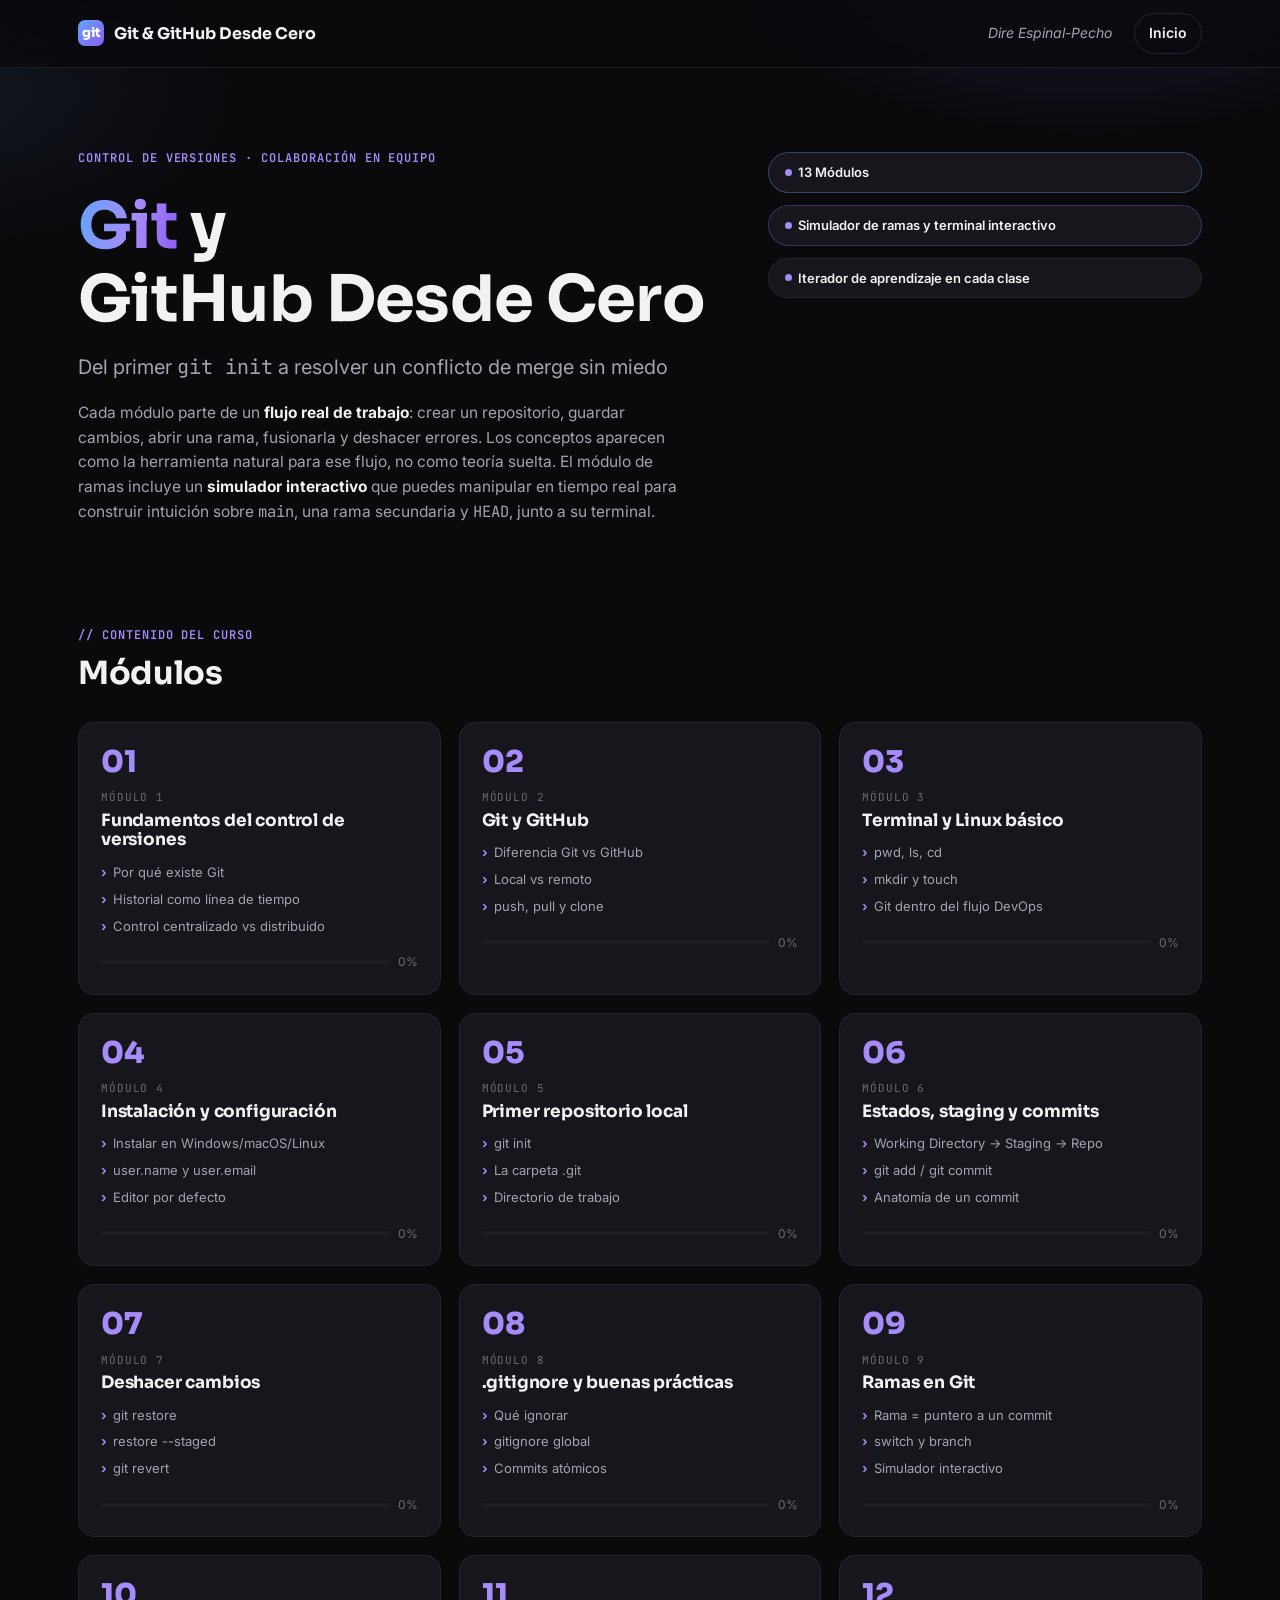
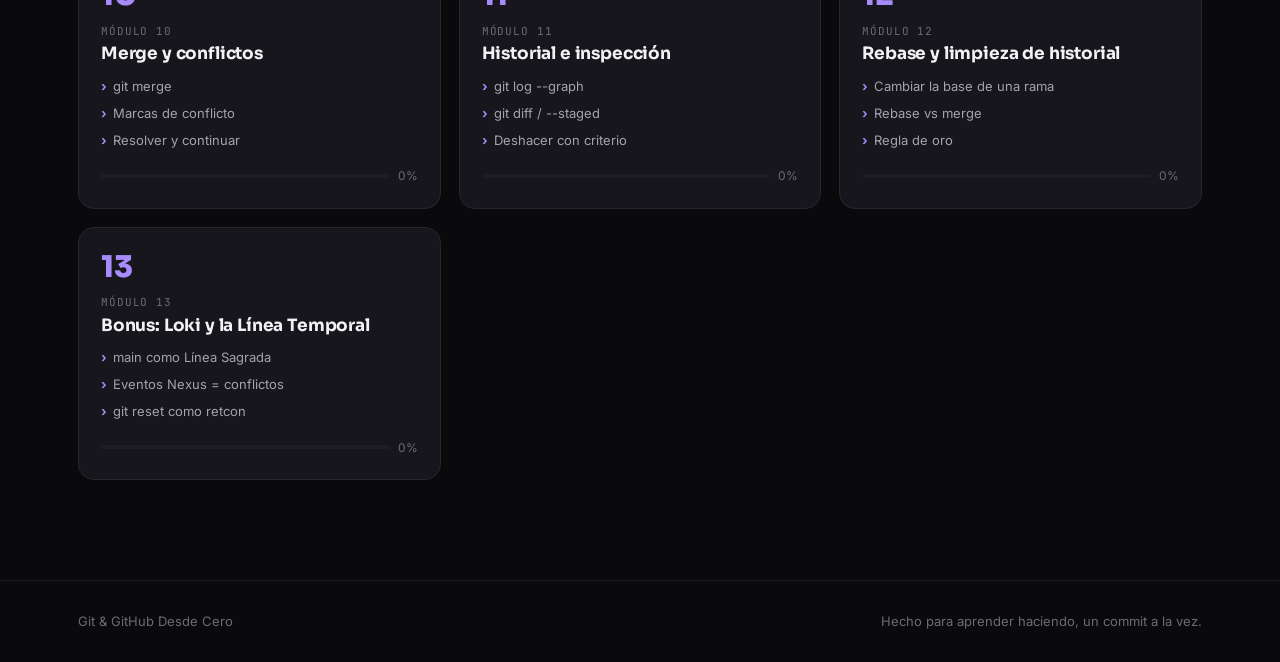
==== Github/Web/index.html @ a83cff5c "Web de Github desde Cero" ====
<!doctype html>
<html lang="es">
<head>
<meta charset="UTF-8" />
<meta name="viewport" content="width=device-width, initial-scale=1" />
<title>Git y GitHub Desde Cero</title>
<meta name="description" content="Curso interactivo de Git y GitHub: control de versiones, ramas, merges y rebase con simuladores paso a paso." />
<link rel="stylesheet" href="variables.css" />
<link rel="stylesheet" href="base.css" />
<link rel="stylesheet" href="layout.css" />
<link rel="stylesheet" href="components.css" />
<link rel="stylesheet" href="responsive.css" />
</head>
<body>

<header class="site-header">
  <div class="container">
    <a class="brand" href="index.html">
      <span class="brand-mark">git</span>
      <span>Git &amp; GitHub Desde Cero</span>
    </a>
    <div class="header-right" id="headerRight">
      <span class="header-author">Dire Espinal-Pecho</span>
      <a class="nav-link" href="index.html">Inicio</a>
    </div>
    <button class="menu-toggle" id="menuToggle" aria-label="Abrir menú"><span></span></button>
  </div>
</header>

<main>
  <section class="hero">
    <div class="container hero-grid">
      <div>
        <span class="eyebrow">Control de versiones · Colaboración en equipo</span>
        <h1><span class="gradient-text">Git</span> y<br />GitHub Desde Cero</h1>
        <p class="subtitle">Del primer <code>git init</code> a resolver un conflicto de merge sin miedo</p>
        <p class="lede">Cada módulo parte de un <strong>flujo real de trabajo</strong>: crear un repositorio,
          guardar cambios, abrir una rama, fusionarla y deshacer errores. Los conceptos aparecen como la
          herramienta natural para ese flujo, no como teoría suelta. El módulo de ramas incluye un
          <strong>simulador interactivo</strong> que puedes manipular en tiempo real para construir
          intuición sobre <code>main</code>, una rama secundaria y <code>HEAD</code>, junto a su terminal.</p>
      </div>
      <div class="hero-stats">
        <span class="pill-badge outline-blue"><span class="dot"></span>13 Módulos</span>
        <span class="pill-badge outline-purple"><span class="dot"></span>Simulador de ramas y terminal interactivo</span>
        <span class="pill-badge"><span class="dot"></span>Iterador de aprendizaje en cada clase</span>
      </div>
    </div>
  </section>

  <section class="modules-section">
    <div class="container">
      <span class="eyebrow">// Contenido del curso</span>
      <h2>Módulos</h2>
      <div class="modules-grid" id="modulesGrid"></div>
    </div>
  </section>
</main>

<footer class="site-footer">
  <div class="container">
    <span>Git &amp; GitHub Desde Cero</span>
    <span>Hecho para aprender haciendo, un commit a la vez.</span>
  </div>
</footer>

<script src="modulos-meta.js"></script>
<script src="lecciones-data.js"></script>
<script src="main.js"></script>
</body>
</html>
---- Github/Web/variables.css ----
:root {
  --bg: #0a0a0d;
  --bg-elevated: #121216;
  --bg-card: #16161c;
  --bg-card-hover: #1b1b22;
  --bg-inset: #0e0e12;

  --border: #26262f;
  --border-soft: #1d1d24;
  --border-strong: #34343f;

  --text-primary: #f2f2f5;
  --text-secondary: #a3a3af;
  --text-muted: #6b6b76;

  --purple: #8b5cf6;
  --purple-light: #a78bfa;
  --purple-dim: #6d43c9;
  --violet-soft: rgba(139, 92, 246, 0.12);
  --violet-border: rgba(139, 92, 246, 0.35);
  --blue: #60a5fa;

  --state-main: #60a5fa;
  --state-branch: #a78bfa;
  --state-head: #f5f5f7;
  --state-ok: #34d399;
  --state-warn: #d29922;
  --state-danger: #f87171;

  --font-display: "Sora", "Inter", system-ui, sans-serif;
  --font-body: "Inter", system-ui, -apple-system, sans-serif;
  --font-mono: "JetBrains Mono", "Fira Code", ui-monospace, monospace;

  --radius-sm: 6px;
  --radius-md: 10px;
  --radius-lg: 16px;
  --radius-pill: 999px;

  --shadow-card: 0 1px 0 rgba(255, 255, 255, 0.03) inset, 0 8px 24px rgba(0, 0, 0, 0.35);
  --shadow-pop: 0 20px 60px rgba(0, 0, 0, 0.55);

  --container: 1180px;
  --header-h: 68px;
}
---- Github/Web/base.css ----
@import url("https://fonts.googleapis.com/css2?family=Inter:wght@400;500;600;700;800&family=Sora:wght@600;700;800&family=JetBrains+Mono:wght@400;500;600&display=swap");

* { margin: 0; padding: 0; box-sizing: border-box; }

html { scroll-behavior: smooth; }

body {
  background: var(--bg);
  color: var(--text-primary);
  font-family: var(--font-body);
  line-height: 1.6;
  -webkit-font-smoothing: antialiased;
  min-height: 100vh;
}

body {
  background-image:
    radial-gradient(600px 300px at 85% -5%, rgba(139, 92, 246, 0.16), transparent 60%),
    radial-gradient(500px 260px at -5% 10%, rgba(96, 165, 250, 0.08), transparent 60%);
  background-attachment: fixed;
}

img, svg { display: block; max-width: 100%; }

a { color: inherit; text-decoration: none; }

button {
  font-family: inherit;
  cursor: pointer;
  border: none;
  background: none;
  color: inherit;
}

ul, ol { list-style: none; }

h1, h2, h3, h4 {
  font-family: var(--font-display);
  font-weight: 700;
  letter-spacing: -0.01em;
  line-height: 1.15;
}

p { color: var(--text-secondary); }

code, pre, .mono { font-family: var(--font-mono); }

::selection { background: var(--violet-soft); color: var(--text-primary); }

::-webkit-scrollbar { width: 10px; height: 10px; }
::-webkit-scrollbar-track { background: var(--bg); }
::-webkit-scrollbar-thumb { background: var(--border-strong); border-radius: 10px; }
::-webkit-scrollbar-thumb:hover { background: var(--purple-dim); }

:focus-visible {
  outline: 2px solid var(--purple-light);
  outline-offset: 2px;
  border-radius: 4px;
}

@media (prefers-reduced-motion: reduce) {
  *, *::before, *::after {
    animation-duration: 0.001ms !important;
    animation-iteration-count: 1 !important;
    transition-duration: 0.001ms !important;
    scroll-behavior: auto !important;
  }
}

.container {
  width: 100%;
  max-width: var(--container);
  margin: 0 auto;
  padding: 0 28px;
}

.eyebrow {
  display: inline-flex;
  align-items: center;
  gap: 8px;
  font-family: var(--font-mono);
  font-size: 12px;
  font-weight: 600;
  letter-spacing: 0.08em;
  text-transform: uppercase;
  color: var(--purple-light);
}

.gradient-text {
  background: linear-gradient(100deg, var(--blue) 0%, var(--purple-light) 55%, var(--purple) 100%);
  -webkit-background-clip: text;
  background-clip: text;
  color: transparent;
}

.visually-hidden {
  position: absolute !important;
  width: 1px; height: 1px;
  overflow: hidden;
  clip: rect(0 0 0 0);
  white-space: nowrap;
}
---- Github/Web/layout.css ----
.site-header {
  position: sticky;
  top: 0;
  z-index: 50;
  height: var(--header-h);
  display: flex;
  align-items: center;
  background: rgba(10, 10, 13, 0.78);
  backdrop-filter: blur(10px);
  border-bottom: 1px solid var(--border-soft);
}

.site-header .container {
  display: flex;
  align-items: center;
  justify-content: space-between;
  gap: 16px;
}

.brand {
  display: flex;
  align-items: center;
  gap: 10px;
  font-family: var(--font-display);
  font-weight: 700;
  font-size: 16px;
}

.brand .brand-mark {
  width: 26px;
  height: 26px;
  display: grid;
  place-items: center;
  border-radius: 7px;
  background: linear-gradient(135deg, var(--blue), var(--purple));
  color: #fff;
  font-size: 13px;
  font-weight: 800;
}

.header-right {
  display: flex;
  align-items: center;
  gap: 22px;
  font-size: 14px;
  color: var(--text-secondary);
}

.header-author { font-style: italic; }

.header-right a.nav-link {
  color: var(--text-primary);
  font-weight: 600;
  padding: 8px 14px;
  border-radius: var(--radius-pill);
  border: 1px solid var(--border);
  transition: border-color .2s ease, background .2s ease;
}
.header-right a.nav-link:hover { border-color: var(--violet-border); background: var(--violet-soft); }

.menu-toggle {
  display: none;
  width: 38px; height: 38px;
  border: 1px solid var(--border);
  border-radius: var(--radius-sm);
  align-items: center;
  justify-content: center;
}
.menu-toggle span, .menu-toggle span::before, .menu-toggle span::after {
  content: "";
  display: block;
  width: 16px; height: 2px;
  background: var(--text-primary);
  position: relative;
}
.menu-toggle span::before { position: absolute; top: -5px; }
.menu-toggle span::after { position: absolute; top: 5px; }

.hero {
  padding: 76px 0 40px;
}

.hero-grid {
  display: grid;
  grid-template-columns: 1.5fr 1fr;
  gap: 40px;
  align-items: start;
}

.hero h1 {
  font-size: clamp(38px, 5.4vw, 64px);
  margin: 20px 0 14px;
}

.hero .subtitle {
  font-size: clamp(17px, 2vw, 20px);
  color: var(--text-secondary);
  margin-bottom: 18px;
}

.hero p.lede {
  max-width: 60ch;
  font-size: 15.5px;
  color: var(--text-secondary);
}

.hero p.lede strong { color: var(--text-primary); }

.hero-stats {
  display: flex;
  flex-direction: column;
  gap: 12px;
  padding-top: 8px;
}

.modules-section { padding: 56px 0 100px; }

.modules-section .eyebrow { margin-bottom: 10px; }

.modules-section h2 { font-size: clamp(26px, 3vw, 32px); margin-bottom: 30px; }

.modules-grid {
  display: grid;
  grid-template-columns: repeat(3, 1fr);
  gap: 18px;
}

.lesson-header {
  padding: 44px 0 28px;
  border-bottom: 1px solid var(--border-soft);
}

.lesson-back {
  display: inline-flex;
  align-items: center;
  gap: 6px;
  font-size: 13px;
  color: var(--text-secondary);
  margin-bottom: 18px;
}
.lesson-back:hover { color: var(--purple-light); }

.lesson-header h1 { font-size: clamp(26px, 3.4vw, 38px); margin: 10px 0 8px; }

.lesson-header .lesson-desc { max-width: 68ch; }

.lesson-body {
  padding: 36px 0 100px;
}

.lesson-layout {
  display: grid;
  grid-template-columns: 260px 1fr;
  gap: 34px;
  align-items: start;
}

.lesson-toc {
  position: sticky;
  top: calc(var(--header-h) + 20px);
  display: flex;
  flex-direction: column;
  gap: 4px;
}

.lesson-main {
  min-width: 0;
}

footer.site-footer {
  border-top: 1px solid var(--border-soft);
  padding: 30px 0;
  color: var(--text-muted);
  font-size: 13px;
}
footer.site-footer .container {
  display: flex;
  justify-content: space-between;
  flex-wrap: wrap;
  gap: 10px;
}
---- Github/Web/components.css ----
.pill-badge {
  display: inline-flex;
  align-items: center;
  gap: 6px;
  padding: 9px 16px;
  border-radius: var(--radius-pill);
  border: 1px solid var(--border);
  background: var(--bg-card);
  font-size: 13px;
  font-weight: 600;
  color: var(--text-primary);
}
.pill-badge .dot { width: 7px; height: 7px; border-radius: 50%; background: var(--purple-light); }
.pill-badge.outline-blue { border-color: rgba(96,165,250,.35); }
.pill-badge.outline-purple { border-color: var(--violet-border); }

.module-card {
  display: block;
  background: var(--bg-card);
  border: 1px solid var(--border);
  border-radius: var(--radius-lg);
  padding: 24px 22px 22px;
  transition: transform .18s ease, border-color .18s ease, background .18s ease;
  height: 100%;
}
.module-card:hover {
  transform: translateY(-3px);
  border-color: var(--violet-border);
  background: var(--bg-card-hover);
}
.module-card .m-num {
  font-family: var(--font-display);
  font-size: 30px;
  font-weight: 800;
  color: var(--purple-light);
  line-height: 1;
}
.module-card .m-label {
  display: block;
  font-family: var(--font-mono);
  font-size: 11px;
  letter-spacing: .08em;
  text-transform: uppercase;
  color: var(--text-muted);
  margin: 10px 0 4px;
}
.module-card .m-title {
  font-family: var(--font-display);
  font-size: 17px;
  font-weight: 700;
  margin-bottom: 12px;
}
.module-card .m-topics { display: flex; flex-direction: column; gap: 6px; }
.module-card .m-topics li {
  font-size: 13px;
  color: var(--text-secondary);
  display: flex;
  align-items: center;
  gap: 6px;
}
.module-card .m-topics li::before { content: "›"; color: var(--purple-light); font-weight: 700; }
.module-card .m-progress-row {
  margin-top: 16px;
  display: flex;
  align-items: center;
  gap: 8px;
  font-size: 12px;
  color: var(--text-muted);
}
.mini-progress {
  flex: 1;
  height: 4px;
  background: var(--border-soft);
  border-radius: 4px;
  overflow: hidden;
}
.mini-progress > span {
  display: block;
  height: 100%;
  background: linear-gradient(90deg, var(--blue), var(--purple));
  width: 0%;
}

.btn {
  display: inline-flex;
  align-items: center;
  gap: 8px;
  padding: 10px 18px;
  border-radius: var(--radius-pill);
  font-size: 14px;
  font-weight: 600;
  border: 1px solid var(--border);
  background: var(--bg-card);
  color: var(--text-primary);
  transition: all .15s ease;
}
.btn:hover { border-color: var(--violet-border); background: var(--bg-card-hover); }
.btn.btn-primary {
  background: linear-gradient(100deg, var(--blue), var(--purple));
  border-color: transparent;
  color: #0a0a0d;
}
.btn.btn-primary:hover { filter: brightness(1.08); }
.btn:disabled { opacity: .4; cursor: not-allowed; }
.btn:disabled:hover { border-color: var(--border); background: var(--bg-card); }

.toc-item {
  display: flex;
  align-items: center;
  gap: 10px;
  padding: 10px 12px;
  border-radius: var(--radius-md);
  font-size: 13.5px;
  color: var(--text-secondary);
  border: 1px solid transparent;
  text-align: left;
  width: 100%;
}
.toc-item .toc-index {
  width: 22px; height: 22px;
  border-radius: 50%;
  display: grid;
  place-items: center;
  font-family: var(--font-mono);
  font-size: 11px;
  background: var(--bg-card);
  border: 1px solid var(--border);
  flex-shrink: 0;
}
.toc-item.is-done .toc-index { background: var(--purple-dim); border-color: var(--purple); color: #fff; }
.toc-item.is-active {
  background: var(--violet-soft);
  border-color: var(--violet-border);
  color: var(--text-primary);
  font-weight: 600;
}
.toc-item.is-active .toc-index { background: var(--purple); border-color: var(--purple); color: #fff; }
.toc-item:hover { color: var(--text-primary); }

.progress-track {
  height: 6px;
  border-radius: 6px;
  background: var(--border-soft);
  overflow: hidden;
  margin: 18px 0 26px;
}
.progress-track > span {
  display: block;
  height: 100%;
  background: linear-gradient(90deg, var(--blue), var(--purple));
  transition: width .3s ease;
}

.step-card {
  background: var(--bg-card);
  border: 1px solid var(--border);
  border-radius: var(--radius-lg);
  padding: 32px clamp(20px, 4vw, 40px);
  min-height: 320px;
}
.step-card .step-kicker {
  font-family: var(--font-mono);
  font-size: 12px;
  color: var(--purple-light);
  letter-spacing: .06em;
  text-transform: uppercase;
  margin-bottom: 10px;
}
.step-card h3.step-title { font-size: clamp(20px, 2.6vw, 26px); margin-bottom: 16px; }
.prose h4 { font-size: 16px; margin: 22px 0 10px; color: var(--text-primary); }
.prose p { margin: 0 0 14px; font-size: 15px; }
.prose strong { color: var(--text-primary); }
.prose ul, .prose ol { margin: 0 0 16px; padding-left: 20px; }
.prose ul { list-style: disc; }
.prose ol { list-style: decimal; }
.prose li { font-size: 15px; color: var(--text-secondary); margin-bottom: 6px; }
.prose li strong { color: var(--text-primary); }
.prose a { color: var(--purple-light); text-decoration: underline; text-underline-offset: 3px; }

.callout {
  border: 1px solid var(--violet-border);
  background: var(--violet-soft);
  border-radius: var(--radius-md);
  padding: 14px 16px;
  font-size: 14px;
  color: var(--text-primary);
  margin: 16px 0;
}
.callout.warn { border-color: rgba(210,153,34,.4); background: rgba(210,153,34,.08); }

.table-wrap { overflow-x: auto; margin: 16px 0; }
table.prose-table { width: 100%; border-collapse: collapse; font-size: 14px; }
table.prose-table th, table.prose-table td {
  border: 1px solid var(--border);
  padding: 10px 14px;
  text-align: left;
}
table.prose-table th { background: var(--bg-inset); color: var(--text-primary); font-family: var(--font-mono); font-size: 12.5px; }
table.prose-table td { color: var(--text-secondary); }

.code-block {
  position: relative;
  background: var(--bg-inset);
  border: 1px solid var(--border);
  border-radius: var(--radius-md);
  margin: 16px 0;
  overflow: hidden;
}
.code-block .code-head {
  display: flex;
  align-items: center;
  justify-content: space-between;
  padding: 8px 12px;
  border-bottom: 1px solid var(--border-soft);
  font-family: var(--font-mono);
  font-size: 11px;
  color: var(--text-muted);
  text-transform: uppercase;
  letter-spacing: .05em;
}
.code-block pre {
  margin: 0;
  padding: 14px 16px;
  overflow-x: auto;
  font-size: 13.5px;
  line-height: 1.6;
  color: #d7d7de;
}
.code-block .copy-btn {
  font-family: var(--font-mono);
  font-size: 11px;
  color: var(--text-secondary);
  border: 1px solid var(--border);
  padding: 3px 9px;
  border-radius: var(--radius-pill);
}
.code-block .copy-btn:hover { color: var(--purple-light); border-color: var(--violet-border); }

.terminal-window {
  background: #0c0c10;
  border: 1px solid var(--border);
  border-radius: var(--radius-md);
  overflow: hidden;
  margin: 16px 0;
}
.terminal-titlebar {
  display: flex;
  align-items: center;
  gap: 8px;
  padding: 9px 12px;
  background: #131317;
  border-bottom: 1px solid var(--border-soft);
}
.terminal-titlebar .tdot { width: 10px; height: 10px; border-radius: 50%; }
.tdot.red { background: #f87171; }
.tdot.yellow { background: #d29922; }
.tdot.green { background: #34d399; }
.terminal-titlebar .tlabel {
  margin-left: 6px;
  font-family: var(--font-mono);
  font-size: 11.5px;
  color: var(--text-muted);
}
.terminal-body {
  padding: 14px 16px;
  font-family: var(--font-mono);
  font-size: 13px;
  line-height: 1.75;
  color: #cfd0d6;
  min-height: 60px;
}
.terminal-body .tline { white-space: pre-wrap; word-break: break-word; }
.terminal-body .tprompt { color: var(--state-ok); }
.terminal-body .tpath { color: var(--blue); }
.terminal-body .tcmd { color: #fff; }
.terminal-body .tout { color: var(--text-secondary); }
.terminal-body .tout.tsuccess { color: var(--state-ok); }
.terminal-body .tout.tdanger { color: var(--state-danger); }
.terminal-body .tcaret {
  display: inline-block;
  width: 7px; height: 14px;
  background: var(--purple-light);
  vertical-align: text-bottom;
  animation: blink 1s step-end infinite;
}
@keyframes blink { 50% { opacity: 0; } }

.step-nav {
  display: flex;
  align-items: center;
  justify-content: space-between;
  gap: 12px;
  margin-top: 26px;
}
.step-nav .step-count { font-family: var(--font-mono); font-size: 12.5px; color: var(--text-muted); }

.diagram-wrap {
  background: var(--bg-inset);
  border: 1px solid var(--border);
  border-radius: var(--radius-md);
  padding: 18px;
  margin: 16px 0;
  overflow-x: auto;
}

.git-visualizer {
  border: 1px solid var(--border);
  border-radius: var(--radius-lg);
  background: var(--bg-inset);
  padding: 20px;
  margin: 18px 0;
}
.gv-toolbar {
  display: flex;
  flex-wrap: wrap;
  align-items: center;
  gap: 10px;
  margin-bottom: 16px;
}
.gv-toolbar .gv-step-label {
  font-family: var(--font-mono);
  font-size: 12.5px;
  color: var(--text-muted);
  margin-right: auto;
}
.gv-stage {
  background: var(--bg-card);
  border: 1px solid var(--border-soft);
  border-radius: var(--radius-md);
  padding: 10px;
  overflow-x: auto;
}
.gv-stage svg { display: block; margin: 0 auto; min-width: 560px; }
.gv-legend {
  display: flex;
  flex-wrap: wrap;
  gap: 16px;
  margin-top: 14px;
  font-size: 12.5px;
  color: var(--text-secondary);
}
.gv-legend span.sw { width: 10px; height: 10px; border-radius: 50%; display: inline-block; margin-right: 6px; }
.gv-explain {
  margin-top: 14px;
  padding: 12px 14px;
  background: var(--bg-card);
  border: 1px solid var(--border-soft);
  border-radius: var(--radius-md);
  font-size: 13.5px;
  color: var(--text-secondary);
}
.gv-explain strong { color: var(--text-primary); }
---- Github/Web/responsive.css ----
@media (max-width: 980px) {
  .modules-grid { grid-template-columns: repeat(2, 1fr); }
  .hero-grid { grid-template-columns: 1fr; }
  .hero-stats { flex-direction: row; flex-wrap: wrap; }
  .lesson-layout { grid-template-columns: 1fr; }
  .lesson-toc {
    position: static;
    flex-direction: row;
    overflow-x: auto;
    gap: 8px;
    padding-bottom: 6px;
  }
  .toc-item { width: auto; white-space: nowrap; }
}

@media (max-width: 640px) {
  .container { padding: 0 18px; }
  .header-right { gap: 10px; }
  .header-author { display: none; }
  .modules-grid { grid-template-columns: 1fr; }
  .hero { padding: 40px 0 24px; }
  .lesson-header { padding: 30px 0 20px; }
  .step-card { padding: 22px 16px; }
  .step-nav { flex-wrap: wrap; }
  .gv-stage svg { min-width: 480px; }
  table.prose-table { font-size: 12.5px; }
}
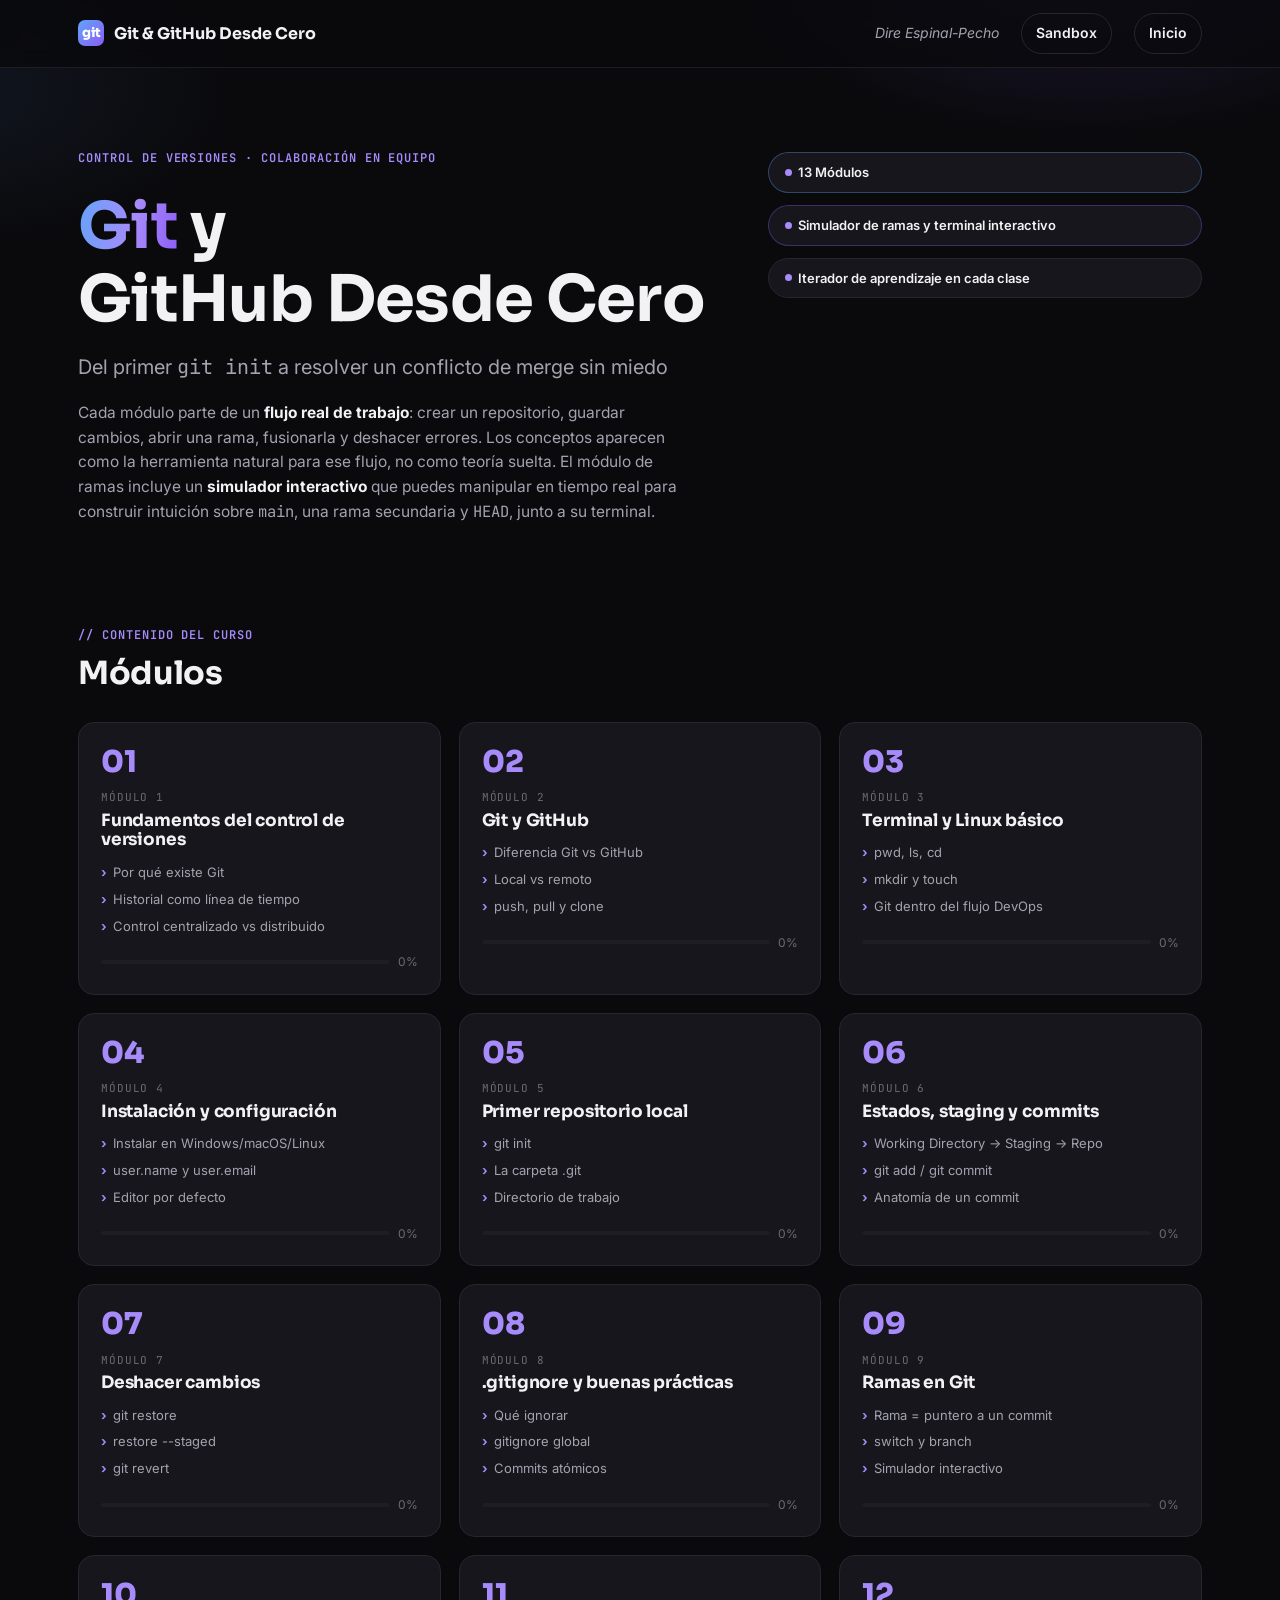
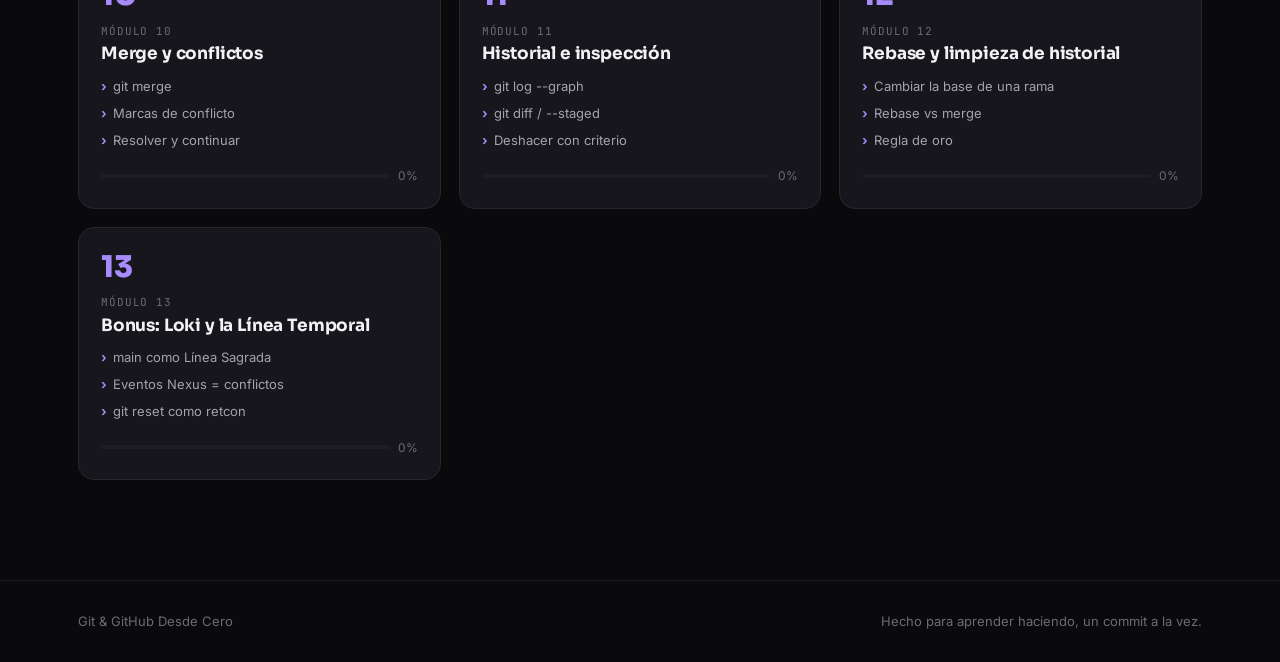
==== commit 3cc1cd9f: "Iterador en github" ====
--- a/Github/Web/index.html
+++ b/Github/Web/index.html
@@ -21,6 +21,7 @@
     </a>
     <div class="header-right" id="headerRight">
       <span class="header-author">Dire Espinal-Pecho</span>
+      <a class="nav-link" href="sandbox.html">Sandbox</a>
       <a class="nav-link" href="index.html">Inicio</a>
     </div>
     <button class="menu-toggle" id="menuToggle" aria-label="Abrir menú"><span></span></button>
@@ -68,4 +69,4 @@
 <script src="lecciones-data.js"></script>
 <script src="main.js"></script>
 </body>
-</html>
+</html>
--- a/Github/Web/base.css
+++ b/Github/Web/base.css
@@ -99,4 +99,4 @@
   overflow: hidden;
   clip: rect(0 0 0 0);
   white-space: nowrap;
-}
+}
--- a/Github/Web/layout.css
+++ b/Github/Web/layout.css
@@ -178,4 +178,4 @@
   justify-content: space-between;
   flex-wrap: wrap;
   gap: 10px;
-}
+}
--- a/Github/Web/components.css
+++ b/Github/Web/components.css
@@ -349,4 +349,4 @@
   font-size: 13.5px;
   color: var(--text-secondary);
 }
-.gv-explain strong { color: var(--text-primary); }
+.gv-explain strong { color: var(--text-primary); }
